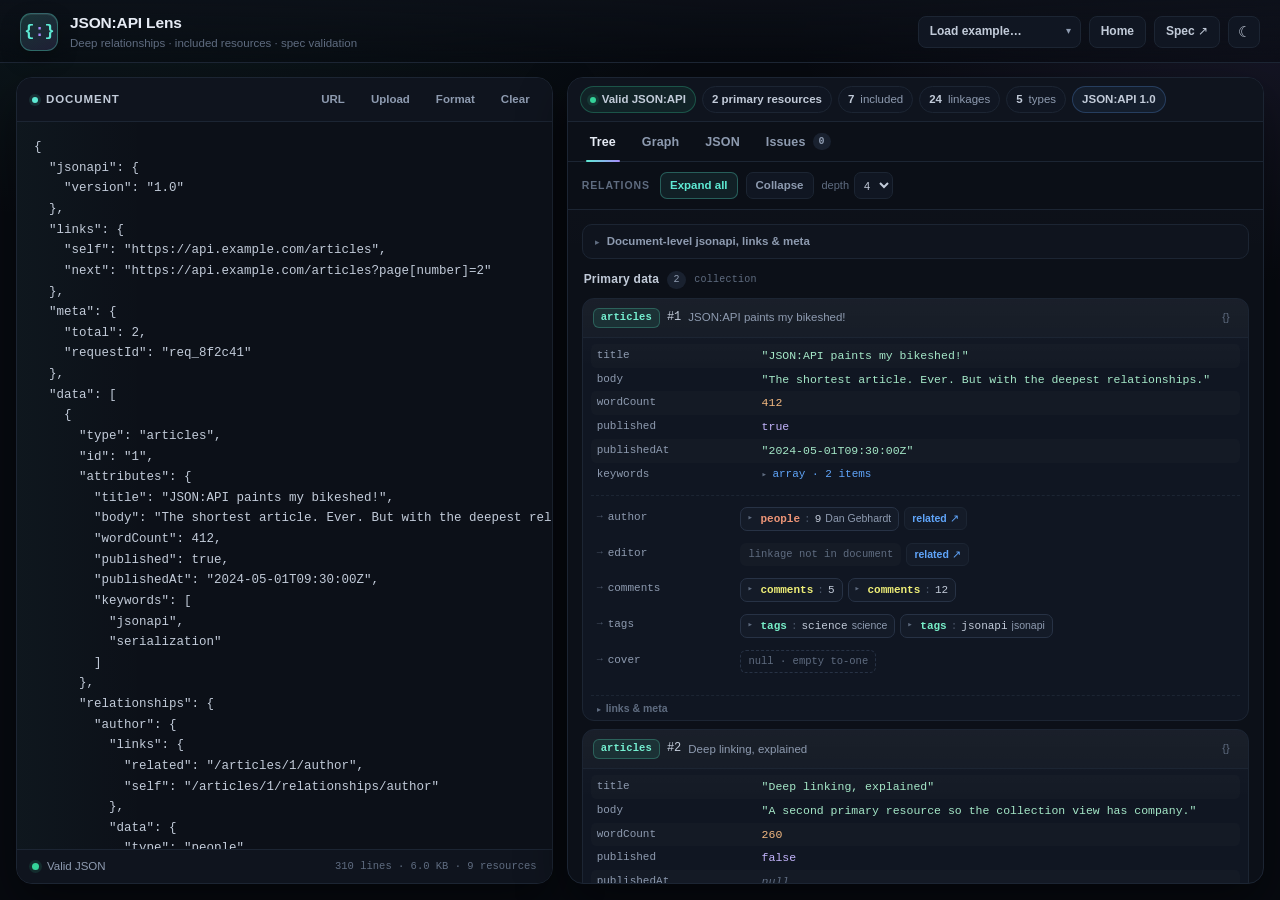
==== viewer/index.html @ 41653e5f "JSON:API Lens: viewer, validator, guides, and SEO" ====
<!doctype html>
<html lang="en" data-theme="dark">
  <head>
    <meta charset="utf-8" />
    <meta name="viewport" content="width=device-width, initial-scale=1" />
    <title>JSON:API Viewer — expand relationships and included resources</title>
    <meta
      name="description"
      content="Open a JSON:API document and expand relationships and included resources recursively. Validate JSON:API 1.1, copy resolved plain JSON, and explore the relationship graph. Free and browser-based."
    />
    <meta name="robots" content="index,follow,max-image-preview:large" />
    <link rel="canonical" href="https://nayanbhut.github.io/jsonapi-lens/viewer/" />
    <link rel="icon" type="image/svg+xml" href="../assets/favicon.svg" />
    <meta name="theme-color" content="#070a10" />

    <meta property="og:type" content="website" />
    <meta property="og:site_name" content="JSON:API Lens" />
    <meta property="og:url" content="https://nayanbhut.github.io/jsonapi-lens/viewer/" />
    <meta property="og:title" content="JSON:API Viewer — expand relationships and included resources" />
    <meta
      property="og:description"
      content="Expand JSON:API relationships recursively, validate the document against JSON:API 1.1, and copy resolved plain JSON. Free and browser-based."
    />
    <meta property="og:image" content="https://nayanbhut.github.io/jsonapi-lens/assets/og-image.png" />
    <meta property="og:image:width" content="1200" />
    <meta property="og:image:height" content="630" />
    <meta name="twitter:card" content="summary_large_image" />
    <meta name="twitter:title" content="JSON:API Viewer — expand relationships and included resources" />
    <meta
      name="twitter:description"
      content="Expand JSON:API relationships recursively, validate the document against JSON:API 1.1, and copy resolved plain JSON."
    />
    <meta name="twitter:image" content="https://nayanbhut.github.io/jsonapi-lens/assets/og-image.png" />

    <link rel="stylesheet" href="../styles.css" />
  </head>
  <body>
    <header class="topbar">
      <div class="brand">
        <div class="brand-mark" aria-hidden="true"><span>{</span><i>:</i><span>}</span></div>
        <div class="brand-text">
          <h1>JSON:API Lens</h1>
          <p>Deep relationships · included resources · spec validation</p>
        </div>
      </div>
      <div class="topbar-actions">
        <label class="select-wrap" title="Load an example document">
          <select id="example-select" aria-label="Load an example document">
            <option value="">Load example…</option>
            <option value="deep">Deep relations (valid)</option>
            <option value="violations">Spec violations</option>
            <option value="errors">Error document</option>
            <option value="minimal">Minimal resource</option>
          </select>
        </label>
        <a class="icon-btn spec-link" href="../">Home</a>
        <a class="icon-btn spec-link" href="https://jsonapi.org/format/" target="_blank" rel="noreferrer">Spec ↗</a>
        <button class="icon-btn" id="theme-toggle" type="button" title="Toggle theme" aria-label="Toggle theme">☾</button>
      </div>
    </header>

    <main class="layout">
      <section class="pane input-pane" id="input-pane" aria-label="JSON:API document input">
        <div class="pane-head">
          <div class="pane-title"><span class="pulse-dot"></span> Document</div>
          <div class="pane-tools">
            <input type="file" id="file-input" accept=".json,application/json" hidden />
            <button class="ghost-btn" id="url-btn" type="button" title="Fetch a JSON:API document from a URL">URL</button>
            <button class="ghost-btn" id="upload-btn" type="button" title="Open a .json file">Upload</button>
            <button class="ghost-btn" id="format-btn" type="button" title="Pretty-print the JSON">Format</button>
            <button class="ghost-btn" id="clear-btn" type="button" title="Clear the editor">Clear</button>
          </div>
        </div>
        <form class="url-bar" id="url-bar" hidden>
          <input
            id="url-input"
            type="url"
            inputmode="url"
            placeholder="https://api.example.com/articles?include=author"
            autocomplete="off"
            spellcheck="false"
            aria-label="JSON:API document URL"
          />
          <button class="ghost-btn url-load" id="url-load" type="submit">Fetch</button>
          <button class="icon-btn url-close" id="url-close" type="button" title="Close" aria-label="Close URL bar">×</button>
        </form>
        <div class="editor-wrap" id="dropzone">
          <textarea
            id="editor"
            spellcheck="false"
            autocomplete="off"
            autocapitalize="off"
            aria-label="JSON:API document"
            placeholder='Paste a JSON:API document here…'
          ></textarea>
          <div class="drop-overlay" id="drop-overlay" aria-hidden="true">
            <div class="drop-inner">
              <div class="drop-mark">{ }</div>
              <strong>Drop your JSON file</strong>
              <span>It never leaves this page</span>
            </div>
          </div>
        </div>
        <div class="statusbar">
          <span class="status-dot" id="parse-dot"></span>
          <span id="parse-status" class="status-text">Waiting for input</span>
          <span class="status-meta" id="input-meta"></span>
        </div>
      </section>

      <section class="pane output-pane" aria-label="Parsed document">
        <div class="summary" id="summary"></div>
        <nav class="tabs" id="tabs" role="tablist" aria-label="Views">
          <button class="tab is-active" data-tab="tree" type="button" role="tab">Tree</button>
          <button class="tab" data-tab="graph" type="button" role="tab">Graph</button>
          <button class="tab" data-tab="json" type="button" role="tab">JSON</button>
          <button class="tab tab-issues" data-tab="issues" type="button" role="tab">
            Issues <span class="tab-count" id="issues-count">0</span>
          </button>
        </nav>
        <div class="view" id="view"></div>
      </section>
    </main>

    <div class="toast" id="toast" role="status" aria-live="polite"></div>

    <script src="../core.js"></script>
    <script src="../samples.js"></script>
    <script src="../lib.js"></script>
    <script src="../tree.js"></script>
    <script src="../graph.js"></script>
    <script src="../app.js"></script>
  </body>
</html>
---- styles.css ----
/* ---------------------------------------------------------------------------
   JSON:API Lens
   --------------------------------------------------------------------------- */

:root {
  color-scheme: dark;
  --bg: #070a10;
  --bg-deep: #05070b;
  --pane: #0c1018;
  --pane-2: #0f141e;
  --surface: #101622;
  --surface-2: #141b28;
  --surface-3: #19212f;
  --border: #1c2533;
  --border-strong: #273245;
  --text: #e7ecf5;
  --text-soft: #c2cbd9;
  --muted: #8e9bb0;
  --faint: #5f6c80;
  --accent: #5eead4;
  --accent-2: #a78bfa;
  --blue: #60a5fa;
  --pink: #f472b6;
  --green: #34d399;
  --amber: #fbbf24;
  --red: #fb7185;
  --mono: ui-monospace, "SFMono-Regular", "SF Mono", Menlo, Consolas, "Liberation Mono", monospace;
  --sans: -apple-system, BlinkMacSystemFont, "Inter", "Segoe UI", Roboto, Helvetica, Arial, sans-serif;
  --radius: 16px;
  --shadow: 0 20px 50px rgba(0, 0, 0, 0.45);
  --toast-bg: #1b2332;
}

html[data-theme="light"] {
  color-scheme: light;
  --bg: #eef1f6;
  --bg-deep: #e5e9f1;
  --pane: #ffffff;
  --pane-2: #f8fafc;
  --surface: #ffffff;
  --surface-2: #f3f6fb;
  --surface-3: #e9eef6;
  --border: #dbe2ec;
  --border-strong: #c6d0de;
  --text: #111827;
  --text-soft: #2b3545;
  --muted: #5c6a7e;
  --faint: #8794a8;
  --accent: #0f766e;
  --accent-2: #6d28d9;
  --blue: #1d4ed8;
  --pink: #be185d;
  --green: #047857;
  --amber: #b45309;
  --red: #be123c;
  --shadow: 0 18px 40px rgba(15, 23, 42, 0.12);
  --toast-bg: #111827;
}

*,
*::before,
*::after {
  box-sizing: border-box;
}

html,
body {
  height: 100%;
  margin: 0;
}

body {
  display: flex;
  flex-direction: column;
  overflow: hidden;
  background:
    radial-gradient(1100px 520px at 8% -10%, rgba(94, 234, 212, 0.09), transparent 60%),
    radial-gradient(900px 520px at 100% 0%, rgba(167, 139, 250, 0.1), transparent 55%),
    var(--bg);
  color: var(--text);
  font-family: var(--sans);
  font-size: 14px;
  line-height: 1.45;
  -webkit-font-smoothing: antialiased;
  text-rendering: optimizeLegibility;
}

html[data-theme="light"] body {
  background:
    radial-gradient(1100px 520px at 8% -10%, rgba(20, 184, 166, 0.1), transparent 60%),
    radial-gradient(900px 520px at 100% 0%, rgba(139, 92, 246, 0.1), transparent 55%),
    var(--bg);
}

button,
select,
textarea,
input {
  font: inherit;
  color: inherit;
}

input[type="checkbox"] {
  width: 13px;
  height: 13px;
  accent-color: var(--accent);
  cursor: pointer;
}

button {
  cursor: pointer;
}

a {
  color: var(--accent);
}

::selection {
  background: rgba(94, 234, 212, 0.28);
  color: var(--text);
}

/* Scrollbars --------------------------------------------------------------- */

* {
  scrollbar-width: thin;
  scrollbar-color: var(--border-strong) transparent;
}

*::-webkit-scrollbar {
  width: 9px;
  height: 9px;
}

*::-webkit-scrollbar-thumb {
  background: var(--border-strong);
  border-radius: 99px;
  border: 2px solid transparent;
  background-clip: content-box;
}

*::-webkit-scrollbar-thumb:hover {
  background: var(--faint);
  background-clip: content-box;
}

*::-webkit-scrollbar-track {
  background: transparent;
}

/* Top bar ------------------------------------------------------------------ */

.topbar {
  display: flex;
  align-items: center;
  justify-content: space-between;
  gap: 18px;
  flex: 0 0 auto;
  padding: 12px 20px 10px;
  border-bottom: 1px solid var(--border);
  background: linear-gradient(180deg, rgba(12, 16, 24, 0.85), rgba(7, 10, 16, 0.55));
  backdrop-filter: blur(14px);
}

html[data-theme="light"] .topbar {
  background: linear-gradient(180deg, rgba(255, 255, 255, 0.9), rgba(245, 247, 251, 0.7));
}

.brand {
  display: flex;
  align-items: center;
  gap: 12px;
  min-width: 0;
}

.brand-mark {
  display: inline-flex;
  align-items: center;
  justify-content: center;
  gap: 1px;
  width: 38px;
  height: 38px;
  border-radius: 11px;
  border: 1px solid rgba(94, 234, 212, 0.32);
  background: linear-gradient(145deg, rgba(94, 234, 212, 0.17), rgba(167, 139, 250, 0.14));
  box-shadow: inset 0 1px 0 rgba(255, 255, 255, 0.08), 0 8px 20px rgba(0, 0, 0, 0.25);
  color: var(--accent);
  font-family: var(--mono);
  font-size: 17px;
  font-weight: 700;
  letter-spacing: -1px;
}

.brand-mark i {
  font-style: normal;
  color: var(--accent-2);
}

.brand-text {
  min-width: 0;
}

.brand-text h1 {
  margin: 0;
  font-size: 15.5px;
  font-weight: 650;
  letter-spacing: -0.01em;
  white-space: nowrap;
}

.brand-text p {
  margin: 1px 0 0;
  color: var(--faint);
  font-size: 11.5px;
  white-space: nowrap;
  overflow: hidden;
  text-overflow: ellipsis;
}

.topbar-actions {
  display: flex;
  align-items: center;
  gap: 8px;
  flex: 0 0 auto;
}

.icon-btn,
.ghost-btn {
  display: inline-flex;
  align-items: center;
  justify-content: center;
  gap: 6px;
  height: 32px;
  padding: 0 11px;
  border-radius: 8px;
  border: 1px solid var(--border);
  background: var(--surface);
  color: var(--text-soft);
  font-size: 12px;
  font-weight: 550;
  text-decoration: none;
  transition: border-color 0.15s ease, background 0.15s ease, color 0.15s ease, transform 0.1s ease;
  white-space: nowrap;
}

.icon-btn:hover,
.ghost-btn:hover {
  border-color: var(--border-strong);
  background: var(--surface-2);
  color: var(--text);
}

.icon-btn:active,
.ghost-btn:active {
  transform: translateY(1px);
}

.icon-btn:focus-visible,
.ghost-btn:focus-visible,
.tab:focus-visible,
select:focus-visible,
button:focus-visible,
summary:focus-visible,
a:focus-visible {
  outline: 2px solid var(--accent);
  outline-offset: 2px;
}

#theme-toggle {
  width: 32px;
  padding: 0;
  font-size: 15px;
}

.select-wrap {
  position: relative;
  display: inline-flex;
}

.select-wrap::after {
  content: "▾";
  position: absolute;
  right: 10px;
  top: 50%;
  transform: translateY(-52%);
  font-size: 10px;
  color: var(--muted);
  pointer-events: none;
}

.select-wrap select {
  appearance: none;
  height: 32px;
  padding: 0 28px 0 11px;
  border-radius: 8px;
  border: 1px solid var(--border);
  background: var(--surface);
  color: var(--text-soft);
  font-size: 12px;
  font-weight: 550;
  cursor: pointer;
}

.select-wrap select:hover {
  border-color: var(--border-strong);
  background: var(--surface-2);
}

/* Layout ------------------------------------------------------------------- */

.layout {
  flex: 1 1 auto;
  min-height: 0;
  display: grid;
  grid-template-columns: minmax(340px, 43%) minmax(0, 1fr);
  gap: 14px;
  padding: 14px 16px 16px;
}

.pane {
  min-width: 0;
  min-height: 0;
  display: flex;
  flex-direction: column;
  overflow: hidden;
  border: 1px solid var(--border);
  border-radius: var(--radius);
  background: linear-gradient(180deg, rgba(255, 255, 255, 0.018), transparent 120px), var(--pane);
  box-shadow: var(--shadow);
}

.pane-head {
  display: flex;
  align-items: center;
  justify-content: space-between;
  gap: 12px;
  flex: 0 0 auto;
  height: 44px;
  padding: 0 12px 0 15px;
  border-bottom: 1px solid var(--border);
  background: var(--pane-2);
}

.pane-title {
  display: flex;
  align-items: center;
  gap: 8px;
  color: var(--text-soft);
  font-size: 11.5px;
  font-weight: 650;
  letter-spacing: 0.08em;
  text-transform: uppercase;
}

.pulse-dot {
  width: 6px;
  height: 6px;
  border-radius: 50%;
  background: var(--accent);
  box-shadow: 0 0 0 3px rgba(94, 234, 212, 0.12);
}

.pane-tools {
  display: flex;
  gap: 6px;
}

.url-bar {
  display: flex;
  align-items: center;
  gap: 6px;
  flex: 0 0 auto;
  padding: 8px 12px;
  border-bottom: 1px solid var(--border);
  background: var(--pane-2);
}

.url-bar[hidden] {
  display: none;
}

.url-bar input {
  flex: 1 1 auto;
  min-width: 0;
  height: 30px;
  padding: 0 10px;
  border: 1px solid var(--border);
  border-radius: 8px;
  background: var(--surface);
  color: var(--text);
  font-family: var(--mono);
  font-size: 11.5px;
}

.url-bar input:focus {
  border-color: transparent;
  outline: 2px solid var(--accent);
  outline-offset: 1px;
}

.url-bar .url-load,
.url-bar .url-close {
  flex: 0 0 auto;
}

.url-bar button:disabled {
  cursor: progress;
  opacity: 0.65;
}

.ghost-btn {
  height: 26px;
  padding: 0 9px;
  border-color: transparent;
  background: transparent;
  color: var(--muted);
  font-size: 11.5px;
}

.ghost-btn:hover {
  border-color: var(--border);
  background: var(--surface);
  color: var(--text);
}

/* Editor ------------------------------------------------------------------- */

.editor-wrap {
  position: relative;
  flex: 1 1 auto;
  min-height: 0;
  display: flex;
  background:
    linear-gradient(90deg, rgba(94, 234, 212, 0.03), transparent 24%),
    var(--pane);
}

#editor {
  flex: 1 1 auto;
  width: 100%;
  min-height: 0;
  padding: 15px 17px 22px;
  border: 0;
  outline: 0;
  resize: none;
  background: transparent;
  color: var(--text-soft);
  font-family: var(--mono);
  font-size: 12.5px;
  line-height: 1.65;
  tab-size: 2;
  white-space: pre;
  overflow: auto;
}

#editor::placeholder {
  color: var(--faint);
  opacity: 0.85;
}

#editor:focus {
  color: var(--text);
}

.drop-overlay {
  position: absolute;
  inset: 10px;
  z-index: 5;
  display: flex;
  align-items: center;
  justify-content: center;
  border: 2px dashed rgba(94, 234, 212, 0.55);
  border-radius: 12px;
  background: rgba(9, 14, 22, 0.86);
  backdrop-filter: blur(4px);
  opacity: 0;
  pointer-events: none;
  transition: opacity 0.12s ease;
}

html[data-theme="light"] .drop-overlay {
  background: rgba(248, 250, 252, 0.9);
}

.editor-wrap.is-dragging .drop-overlay {
  opacity: 1;
}

.drop-inner {
  display: flex;
  flex-direction: column;
  align-items: center;
  gap: 4px;
  color: var(--text-soft);
  font-size: 13px;
}

.drop-inner strong {
  color: var(--text);
  font-size: 15px;
}

.drop-inner span {
  color: var(--muted);
  font-size: 12px;
}

.drop-mark {
  color: var(--accent);
  font-family: var(--mono);
  font-size: 26px;
  margin-bottom: 4px;
}

.statusbar {
  display: flex;
  align-items: center;
  gap: 8px;
  flex: 0 0 auto;
  min-height: 34px;
  padding: 6px 15px;
  border-top: 1px solid var(--border);
  background: var(--pane-2);
  color: var(--muted);
  font-size: 11.5px;
}

.status-dot {
  flex: 0 0 auto;
  width: 7px;
  height: 7px;
  border-radius: 50%;
  background: var(--faint);
}

.status-dot.ok {
  background: var(--green);
  box-shadow: 0 0 0 3px rgba(52, 211, 153, 0.12);
}

.status-dot.bad {
  background: var(--red);
  box-shadow: 0 0 0 3px rgba(251, 113, 133, 0.12);
}

.status-text {
  overflow: hidden;
  text-overflow: ellipsis;
  white-space: nowrap;
}

.status-meta {
  margin-left: auto;
  flex: 0 0 auto;
  color: var(--faint);
  font-family: var(--mono);
  font-size: 10.5px;
  white-space: nowrap;
}

/* Output pane -------------------------------------------------------------- */

.output-pane {
  background: linear-gradient(180deg, rgba(167, 139, 250, 0.025), transparent 180px), var(--pane);
}

.summary {
  display: flex;
  align-items: center;
  gap: 6px;
  flex: 0 0 auto;
  min-height: 44px;
  padding: 7px 12px;
  border-bottom: 1px solid var(--border);
  background: var(--pane-2);
  overflow-x: auto;
  overflow-y: hidden;
  scrollbar-width: none;
}

.summary::-webkit-scrollbar {
  display: none;
}

.summary:empty::before {
  content: "No document parsed yet";
  color: var(--faint);
  font-size: 12px;
  padding-left: 4px;
}

.chip {
  display: inline-flex;
  align-items: center;
  gap: 6px;
  flex: 0 0 auto;
  height: 27px;
  padding: 0 9px;
  border: 1px solid var(--border);
  border-radius: 999px;
  background: var(--surface);
  color: var(--muted);
  font-size: 11.5px;
  white-space: nowrap;
}

.chip b {
  color: var(--text-soft);
  font-weight: 600;
}

button.chip {
  transition: border-color 0.15s ease, background 0.15s ease;
}

button.chip:hover {
  border-color: var(--border-strong);
  background: var(--surface-2);
}

.chip .chip-dot {
  width: 6px;
  height: 6px;
  border-radius: 50%;
  background: var(--faint);
}

.chip.is-ok {
  border-color: rgba(52, 211, 153, 0.28);
  background: rgba(52, 211, 153, 0.08);
  color: #8ef0c8;
}

html[data-theme="light"] .chip.is-ok {
  color: #047857;
}

.chip.is-ok .chip-dot {
  background: var(--green);
  box-shadow: 0 0 0 3px rgba(52, 211, 153, 0.12);
}

.chip.is-bad {
  border-color: rgba(251, 113, 133, 0.32);
  background: rgba(251, 113, 133, 0.09);
  color: #ffb3bf;
}

html[data-theme="light"] .chip.is-bad {
  color: #be123c;
}

.chip.is-bad .chip-dot {
  background: var(--red);
  box-shadow: 0 0 0 3px rgba(251, 113, 133, 0.12);
}

.chip.is-warn {
  border-color: rgba(251, 191, 36, 0.26);
  background: rgba(251, 191, 36, 0.07);
  color: #fcd77f;
}

html[data-theme="light"] .chip.is-warn {
  color: #b45309;
}

.chip.is-warn .chip-dot {
  background: var(--amber);
}

.chip.is-info {
  border-color: rgba(96, 165, 250, 0.24);
  background: rgba(96, 165, 250, 0.07);
  color: #a8cbfb;
}

html[data-theme="light"] .chip.is-info {
  color: #1d4ed8;
}

.chip.is-info .chip-dot {
  background: var(--blue);
}

.tabs {
  display: flex;
  align-items: stretch;
  gap: 2px;
  flex: 0 0 auto;
  height: 40px;
  padding: 0 10px;
  border-bottom: 1px solid var(--border);
  background: var(--pane);
}

.tab {
  position: relative;
  display: inline-flex;
  align-items: center;
  gap: 7px;
  padding: 0 12px;
  border: 0;
  background: transparent;
  color: var(--muted);
  font-size: 12.5px;
  font-weight: 550;
  letter-spacing: 0.01em;
}

.tab:hover {
  color: var(--text-soft);
}

.tab.is-active {
  color: var(--text);
}

.tab.is-active::after {
  content: "";
  position: absolute;
  left: 8px;
  right: 8px;
  bottom: -1px;
  height: 2px;
  border-radius: 2px;
  background: linear-gradient(90deg, var(--accent), var(--accent-2));
}

.tab-count {
  display: inline-flex;
  align-items: center;
  justify-content: center;
  min-width: 18px;
  height: 17px;
  padding: 0 5px;
  border-radius: 99px;
  background: var(--surface-3);
  color: var(--muted);
  font-family: var(--mono);
  font-size: 10px;
  line-height: 1;
}

.tab-count.has-errors {
  background: rgba(251, 113, 133, 0.15);
  color: #ffa7b4;
}

html[data-theme="light"] .tab-count.has-errors {
  color: #be123c;
}

.tab-count.has-warnings {
  background: rgba(251, 191, 36, 0.14);
  color: #fbd277;
}

html[data-theme="light"] .tab-count.has-warnings {
  color: #b45309;
}

.view {
  position: relative;
  flex: 1 1 auto;
  min-height: 0;
  overflow: auto;
  padding: 14px;
  outline: none;
}

.view.view--graph {
  overflow: hidden;
  padding: 0;
}

/* Tree --------------------------------------------------------------------- */

.tree-toolbar {
  position: sticky;
  top: -14px;
  z-index: 20;
  display: flex;
  align-items: center;
  gap: 8px;
  flex-wrap: wrap;
  margin: -14px -14px 14px;
  padding: 10px 14px;
  border-bottom: 1px solid var(--border);
  background: rgba(12, 16, 24, 0.9);
  backdrop-filter: blur(12px);
}

html[data-theme="light"] .tree-toolbar {
  background: rgba(255, 255, 255, 0.92);
}

.tree-toolbar .toolbar-label {
  color: var(--faint);
  font-size: 10.5px;
  font-weight: 650;
  letter-spacing: 0.09em;
  text-transform: uppercase;
  margin-right: 2px;
}

.toolbar-spacer {
  flex: 1 1 auto;
}

.depth-select {
  display: inline-flex;
  align-items: center;
  gap: 5px;
  color: var(--faint);
  font-size: 11px;
}

.depth-select select {
  height: 27px;
  padding: 0 5px;
  border: 1px solid var(--border);
  border-radius: 7px;
  background: var(--surface);
  color: var(--text-soft);
  font-size: 11px;
  cursor: pointer;
}

.tool-btn {
  display: inline-flex;
  align-items: center;
  gap: 5px;
  height: 27px;
  padding: 0 9px;
  border: 1px solid var(--border);
  border-radius: 7px;
  background: var(--surface);
  color: var(--muted);
  font-size: 11.5px;
  font-weight: 550;
  transition: background 0.15s ease, border-color 0.15s ease, color 0.15s ease;
}

.tool-btn:hover {
  border-color: var(--border-strong);
  background: var(--surface-2);
  color: var(--text);
}

.tool-btn.primary {
  border-color: rgba(94, 234, 212, 0.3);
  background: rgba(94, 234, 212, 0.08);
  color: var(--accent);
}

.section {
  margin-bottom: 18px;
}

.section:last-child {
  margin-bottom: 4px;
}

.section-head {
  display: flex;
  align-items: center;
  gap: 8px;
  margin: 2px 2px 9px;
  color: var(--text-soft);
  font-size: 12px;
  font-weight: 650;
  letter-spacing: 0.02em;
}

.section-head .section-kicker {
  color: var(--faint);
  font-family: var(--mono);
  font-size: 10px;
  font-weight: 500;
}

.section-head .spacer {
  flex: 1 1 auto;
}

.section-collapse {
  display: inline-flex;
  align-items: center;
  gap: 6px;
  padding: 0;
  border: 0;
  background: transparent;
  color: inherit;
  font: inherit;
  font-weight: inherit;
}

.section-collapse .chev {
  color: var(--faint);
  font-size: 9px;
  transition: transform 0.15s ease;
}

.section-collapse[aria-expanded="false"] .chev {
  transform: rotate(-90deg);
}

.count-pill {
  display: inline-flex;
  align-items: center;
  justify-content: center;
  height: 18px;
  min-width: 19px;
  padding: 0 6px;
  border-radius: 99px;
  background: var(--surface-3);
  color: var(--muted);
  font-family: var(--mono);
  font-size: 10px;
  font-weight: 500;
}

.count-pill.warn {
  background: rgba(251, 191, 36, 0.13);
  color: #fbd277;
}

html[data-theme="light"] .count-pill.warn {
  color: #b45309;
}

/* Document extras ---------------------------------------------------------- */

.doc-extra {
  margin-bottom: 12px;
  border: 1px solid var(--border);
  border-radius: 10px;
  background: var(--pane-2);
  overflow: hidden;
}

.doc-extra > summary {
  padding: 8px 12px;
  cursor: pointer;
  color: var(--muted);
  font-size: 11.5px;
  font-weight: 550;
  list-style: none;
}

.doc-extra > summary::-webkit-details-marker {
  display: none;
}

.doc-extra > summary::before {
  content: "▸";
  display: inline-block;
  margin-right: 7px;
  color: var(--faint);
  font-size: 9px;
  transition: transform 0.15s ease;
}

.doc-extra[open] > summary::before {
  transform: rotate(90deg);
}

.doc-extra pre {
  margin: 0;
  padding: 10px 14px 12px;
  border-top: 1px solid var(--border);
  overflow: auto;
  color: var(--muted);
  font-family: var(--mono);
  font-size: 11.5px;
  line-height: 1.55;
}

/* Resource cards ----------------------------------------------------------- */

.card {
  position: relative;
  border: 1px solid var(--border);
  border-radius: 12px;
  background: linear-gradient(180deg, rgba(255, 255, 255, 0.022), rgba(255, 255, 255, 0) 70px), var(--surface);
  overflow: hidden;
}

.card + .card {
  margin-top: 8px;
}

.card-nested {
  margin-top: 8px;
  border-color: var(--border-strong);
  background: linear-gradient(180deg, rgba(255, 255, 255, 0.028), rgba(255, 255, 255, 0) 60px), var(--surface);
  box-shadow: 0 8px 22px rgba(0, 0, 0, 0.16);
}

.card.flash {
  animation: card-flash 1.5s ease;
}

@keyframes card-flash {
  0%,
  100% {
    box-shadow: 0 0 0 0 rgba(94, 234, 212, 0);
  }
  18% {
    box-shadow: 0 0 0 3px rgba(94, 234, 212, 0.35);
  }
  60% {
    box-shadow: 0 0 0 2px rgba(94, 234, 212, 0.16);
  }
}

.card-head {
  display: flex;
  align-items: center;
  gap: 7px;
  flex-wrap: wrap;
  padding: 8px 10px;
  border-bottom: 1px solid var(--border);
  background: rgba(255, 255, 255, 0.014);
}

.card-head .spacer {
  flex: 1 1 auto;
}

.type-badge {
  display: inline-flex;
  align-items: center;
  max-width: 100%;
  height: 20px;
  padding: 0 7px;
  border: 1px solid hsl(var(--h, 190) 65% 60% / 0.28);
  border-radius: 6px;
  background: hsl(var(--h, 190) 70% 55% / 0.1);
  color: hsl(var(--h, 190) 80% 70%);
  font-family: var(--mono);
  font-size: 10.5px;
  font-weight: 600;
  letter-spacing: 0.01em;
  white-space: nowrap;
  overflow: hidden;
  text-overflow: ellipsis;
}

html[data-theme="light"] .type-badge {
  border-color: hsl(var(--h, 190) 55% 45% / 0.26);
  background: hsl(var(--h, 190) 70% 50% / 0.09);
  color: hsl(var(--h, 190) 62% 33%);
}

.type-badge.is-inline {
  height: auto;
  padding: 0;
  border: 0;
  background: none;
  font-size: 11.5px;
  font-weight: 650;
}

.card-id {
  color: var(--text-soft);
  font-family: var(--mono);
  font-size: 12px;
}

.card-label {
  max-width: min(360px, 60%);
  overflow: hidden;
  text-overflow: ellipsis;
  white-space: nowrap;
  color: var(--muted);
  font-size: 11.5px;
}

.card-badges {
  display: inline-flex;
  gap: 4px;
  flex-wrap: wrap;
}

.mini-badge {
  display: inline-flex;
  align-items: center;
  height: 17px;
  padding: 0 6px;
  border-radius: 5px;
  background: var(--surface-3);
  color: var(--faint);
  font-size: 9.5px;
  font-weight: 600;
  letter-spacing: 0.03em;
  text-transform: uppercase;
  white-space: nowrap;
}

.mini-badge.warn {
  background: rgba(251, 191, 36, 0.12);
  color: #f6cd6d;
}

html[data-theme="light"] .mini-badge.warn {
  color: #b45309;
}

.mini-badge.danger {
  background: rgba(251, 113, 133, 0.12);
  color: #ff9bab;
}

html[data-theme="light"] .mini-badge.danger {
  color: #be123c;
}

.icon-action {
  display: inline-flex;
  align-items: center;
  justify-content: center;
  width: 24px;
  height: 22px;
  padding: 0;
  border: 1px solid transparent;
  border-radius: 6px;
  background: transparent;
  color: var(--faint);
  font-size: 11px;
}

.icon-action:hover {
  border-color: var(--border);
  background: var(--surface-2);
  color: var(--text-soft);
}

.via-strip {
  display: flex;
  align-items: center;
  gap: 6px;
  padding: 5px 10px;
  border-bottom: 1px dashed var(--border);
  background: rgba(94, 234, 212, 0.028);
  color: var(--faint);
  font-family: var(--mono);
  font-size: 10.5px;
}

.via-strip .via-arrow {
  color: var(--accent);
  opacity: 0.7;
}

.via-strip .via-path {
  flex: 1 1 auto;
  min-width: 0;
  overflow: hidden;
  text-overflow: ellipsis;
  white-space: nowrap;
}

.via-strip .via-pointer {
  color: var(--faint);
  opacity: 0.85;
}

.via-strip .icon-action {
  width: 20px;
  height: 18px;
  font-size: 10px;
}

.card-body {
  padding: 2px 0 9px;
}

.attrs {
  padding: 4px 8px 4px;
}

.attr {
  display: grid;
  grid-template-columns: minmax(96px, 24%) minmax(0, 1fr);
  gap: 12px;
  padding: 3px 6px;
  border-radius: 5px;
}

.attr:nth-child(odd) {
  background: rgba(255, 255, 255, 0.014);
}

html[data-theme="light"] .attr:nth-child(odd) {
  background: rgba(15, 23, 42, 0.025);
}

.attr-name {
  overflow-wrap: anywhere;
  color: var(--muted);
  font-family: var(--mono);
  font-size: 11px;
  line-height: 1.55;
}

.attr-value {
  min-width: 0;
  color: var(--text-soft);
  font-family: var(--mono);
  font-size: 11.5px;
  line-height: 1.55;
  overflow-wrap: anywhere;
}

.val-string {
  color: #a5e8c8;
}

html[data-theme="light"] .val-string {
  color: #0f766e;
}

.val-number {
  color: #f2b880;
}

html[data-theme="light"] .val-number {
  color: #b45309;
}

.val-boolean {
  color: #c4b5fd;
}

html[data-theme="light"] .val-boolean {
  color: #6d28d9;
}

.val-null {
  color: var(--faint);
  font-style: italic;
}

.val-object {
  color: var(--blue);
}

.value-details {
  display: inline-block;
  max-width: 100%;
  vertical-align: top;
}

.value-details > summary {
  cursor: pointer;
  color: var(--blue);
  font-size: 11px;
  list-style: none;
}

.value-details > summary::-webkit-details-marker {
  display: none;
}

.value-details > summary::before {
  content: "▸ ";
  font-size: 9px;
  color: var(--faint);
}

.value-details[open] > summary::before {
  content: "▾ ";
}

.value-details pre {
  margin: 5px 0 2px;
  padding: 8px 10px;
  max-height: 260px;
  overflow: auto;
  border: 1px solid var(--border);
  border-radius: 7px;
  background: var(--bg-deep);
  color: var(--text-soft);
  font-family: var(--mono);
  font-size: 11px;
  line-height: 1.5;
  white-space: pre-wrap;
  overflow-wrap: anywhere;
}

.value-details.value-deep {
  display: block;
  padding: 6px 8px;
  border: 1px dashed var(--border-strong);
  border-radius: 7px;
  background: var(--bg-deep);
}

.value-deep-head {
  font-family: var(--mono);
  font-size: 11px;
  color: var(--blue);
}

.value-deep-note {
  margin-top: 3px;
  font-size: 11px;
  color: var(--muted);
}

.card-empty {
  padding: 8px 14px;
  color: var(--faint);
  font-size: 11.5px;
  font-style: italic;
}

/* Relationships ------------------------------------------------------------ */

.rels {
  margin: 4px 8px 0;
  padding-top: 5px;
  border-top: 1px dashed var(--border);
}

.rel {
  padding: 3px 0;
}

.rel-row {
  display: grid;
  grid-template-columns: minmax(90px, 21%) minmax(0, 1fr);
  gap: 10px;
  align-items: start;
  padding: 3px 6px;
  border-radius: 6px;
}

.rel-name {
  display: flex;
  align-items: center;
  gap: 5px;
  min-width: 0;
  padding-top: 3px;
  color: var(--muted);
  font-family: var(--mono);
  font-size: 11px;
  overflow-wrap: anywhere;
}

.rel-name::before {
  content: "→";
  flex: 0 0 auto;
  color: var(--faint);
  font-size: 10px;
  opacity: 0.8;
}

.rel-targets {
  display: flex;
  align-items: center;
  gap: 5px;
  flex-wrap: wrap;
  min-width: 0;
}

.target-chip {
  display: inline-flex;
  align-items: center;
  gap: 4px;
  max-width: 100%;
  min-height: 24px;
  padding: 2px 7px 2px 6px;
  border: 1px solid var(--border-strong);
  border-radius: 7px;
  background: var(--surface-2);
  color: var(--text-soft);
  font-family: var(--mono);
  font-size: 11px;
  line-height: 1.3;
  text-align: left;
  transition: border-color 0.13s ease, background 0.13s ease, transform 0.1s ease;
}

.target-chip:hover {
  border-color: hsl(var(--h, 190) 70% 60% / 0.5);
  background: var(--surface-3);
}

.target-chip:active {
  transform: translateY(1px);
}

.target-chip .caret {
  flex: 0 0 auto;
  width: 9px;
  color: var(--faint);
  font-size: 9px;
}

.target-chip .t-type {
  color: hsl(var(--h, 190) 78% 70%);
  font-weight: 600;
}

html[data-theme="light"] .target-chip .t-type {
  color: hsl(var(--h, 190) 62% 33%);
}

.target-chip .t-sep {
  color: var(--faint);
  opacity: 0.7;
}

.target-chip .t-id {
  color: var(--text-soft);
}

.target-chip .t-label {
  max-width: 170px;
  overflow: hidden;
  text-overflow: ellipsis;
  white-space: nowrap;
  color: var(--muted);
  font-family: var(--sans);
  font-size: 10.5px;
}

.target-chip .missing-mark {
  padding: 0 4px;
  border-radius: 4px;
  background: rgba(251, 191, 36, 0.13);
  color: #f6cd6d;
  font-family: var(--sans);
  font-size: 9px;
  font-weight: 650;
  letter-spacing: 0.03em;
  text-transform: uppercase;
}

html[data-theme="light"] .target-chip .missing-mark {
  color: #b45309;
}

.target-chip.is-missing {
  border-style: dashed;
  border-color: rgba(251, 191, 36, 0.32);
}

.target-chip.is-open {
  border-color: hsl(var(--h, 190) 70% 60% / 0.55);
  background: hsl(var(--h, 190) 60% 50% / 0.09);
}

.null-chip,
.linkage-note {
  display: inline-flex;
  align-items: center;
  gap: 5px;
  min-height: 23px;
  padding: 2px 7px;
  border: 1px dashed var(--border-strong);
  border-radius: 6px;
  color: var(--faint);
  font-family: var(--mono);
  font-size: 10.5px;
}

.linkage-note {
  border-style: solid;
  border-color: transparent;
  background: rgba(255, 255, 255, 0.02);
}

.rel-link {
  display: inline-flex;
  align-items: center;
  gap: 4px;
  height: 23px;
  padding: 0 7px;
  border: 1px solid var(--border);
  border-radius: 6px;
  background: var(--surface-2);
  color: var(--blue);
  font-size: 10.5px;
  font-weight: 550;
  text-decoration: none;
}

.rel-link:hover {
  border-color: var(--border-strong);
  background: var(--surface-3);
}

.rel-children {
  margin: 5px 0 3px 20px;
  padding-left: 12px;
  border-left: 1px solid var(--border);
}

.missing-card,
.cycle-note {
  display: flex;
  align-items: flex-start;
  gap: 9px;
  margin-top: 6px;
  padding: 9px 11px;
  border: 1px dashed rgba(251, 191, 36, 0.3);
  border-radius: 9px;
  background: rgba(251, 191, 36, 0.045);
  color: var(--muted);
  font-size: 11.5px;
  line-height: 1.5;
}

.cycle-note {
  border-color: rgba(167, 139, 250, 0.3);
  background: rgba(167, 139, 250, 0.05);
}

.missing-card .note-icon,
.cycle-note .note-icon {
  flex: 0 0 auto;
  color: var(--amber);
  font-size: 13px;
  line-height: 1.4;
}

.cycle-note .note-icon {
  color: var(--accent-2);
}

.missing-card .note-body,
.cycle-note .note-body {
  min-width: 0;
}

.missing-card .note-title,
.cycle-note .note-title {
  color: var(--text-soft);
  font-weight: 600;
}

.missing-card code,
.cycle-note code {
  color: var(--text-soft);
  font-family: var(--mono);
  font-size: 10.5px;
  overflow-wrap: anywhere;
}

.missing-card .note-meta {
  margin-top: 2px;
  color: var(--faint);
  font-family: var(--mono);
  font-size: 10px;
  overflow-wrap: anywhere;
}

.card-more {
  margin: 7px 8px 0;
  border-top: 1px dashed var(--border);
}

.card-more > summary {
  padding: 5px 6px 4px;
  cursor: pointer;
  color: var(--faint);
  font-size: 10.5px;
  font-weight: 550;
  list-style: none;
}

.card-more > summary::-webkit-details-marker {
  display: none;
}

.card-more > summary::before {
  content: "▸";
  display: inline-block;
  margin-right: 5px;
  font-size: 8px;
  transition: transform 0.15s ease;
}

.card-more[open] > summary::before {
  transform: rotate(90deg);
}

.card-more pre {
  margin: 2px 0 6px;
  padding: 7px 9px;
  max-height: 200px;
  overflow: auto;
  border: 1px solid var(--border);
  border-radius: 7px;
  background: var(--bg-deep);
  color: var(--muted);
  font-family: var(--mono);
  font-size: 10.5px;
  line-height: 1.5;
  white-space: pre-wrap;
  overflow-wrap: anywhere;
}

/* Included groups ---------------------------------------------------------- */

.type-group {
  margin-bottom: 12px;
}

.type-group-head {
  display: flex;
  align-items: center;
  gap: 7px;
  margin: 0 2px 6px;
  color: var(--muted);
  font-size: 11px;
  font-weight: 600;
}

.type-group-head .count-pill {
  height: 16px;
  font-size: 9.5px;
}

.included-capped {
  display: flex;
  align-items: center;
  gap: 10px;
  margin-top: 10px;
  padding: 10px 12px;
  border: 1px dashed var(--border-strong);
  border-radius: 9px;
  color: var(--muted);
  font-size: 11.5px;
}

/* Empty / notices ---------------------------------------------------------- */

.empty,
.panel {
  display: flex;
  flex-direction: column;
  align-items: center;
  justify-content: center;
  gap: 12px;
  min-height: 100%;
  padding: 40px 20px;
  text-align: center;
}

.empty-mark {
  display: flex;
  align-items: center;
  justify-content: center;
  width: 72px;
  height: 72px;
  margin-bottom: 2px;
  border: 1px solid rgba(94, 234, 212, 0.24);
  border-radius: 20px;
  background: linear-gradient(145deg, rgba(94, 234, 212, 0.1), rgba(167, 139, 250, 0.1));
  color: var(--accent);
  font-family: var(--mono);
  font-size: 27px;
  font-weight: 700;
  box-shadow: inset 0 1px 0 rgba(255, 255, 255, 0.07);
}

.empty h2,
.panel h2 {
  max-width: 460px;
  margin: 0;
  color: var(--text);
  font-size: 20px;
  font-weight: 650;
  letter-spacing: -0.02em;
}

.empty p,
.panel p {
  max-width: 440px;
  margin: 0;
  color: var(--muted);
  font-size: 12.5px;
  line-height: 1.6;
}

.empty-actions {
  display: flex;
  gap: 8px;
  flex-wrap: wrap;
  justify-content: center;
  margin-top: 4px;
}

.primary-btn {
  display: inline-flex;
  align-items: center;
  gap: 7px;
  height: 34px;
  padding: 0 13px;
  border: 1px solid rgba(94, 234, 212, 0.35);
  border-radius: 8px;
  background: rgba(94, 234, 212, 0.1);
  color: var(--accent);
  font-size: 12px;
  font-weight: 600;
  transition: background 0.15s ease, border-color 0.15s ease;
}

.primary-btn:hover {
  border-color: rgba(94, 234, 212, 0.55);
  background: rgba(94, 234, 212, 0.16);
}

.secondary-btn {
  display: inline-flex;
  align-items: center;
  gap: 7px;
  height: 34px;
  padding: 0 13px;
  border: 1px solid var(--border);
  border-radius: 8px;
  background: var(--surface);
  color: var(--text-soft);
  font-size: 12px;
  font-weight: 550;
}

.secondary-btn:hover {
  border-color: var(--border-strong);
  background: var(--surface-2);
}

.empty-features {
  display: flex;
  flex-wrap: wrap;
  justify-content: center;
  gap: 6px;
  max-width: 520px;
  margin-top: 8px;
}

.feature-pill {
  display: inline-flex;
  align-items: center;
  gap: 5px;
  padding: 4px 9px;
  border: 1px solid var(--border);
  border-radius: 99px;
  background: var(--surface);
  color: var(--muted);
  font-size: 10.5px;
}

.feature-pill b {
  color: var(--accent);
  font-weight: 600;
}

.notice {
  display: flex;
  align-items: flex-start;
  gap: 10px;
  padding: 11px 13px;
  border: 1px solid rgba(251, 191, 36, 0.28);
  border-radius: 10px;
  background: rgba(251, 191, 36, 0.055);
  color: var(--muted);
  font-size: 12px;
  line-height: 1.55;
}

.notice strong {
  color: var(--text-soft);
}

.notice .notice-icon {
  flex: 0 0 auto;
  color: var(--amber);
}

.notice.info {
  border-color: rgba(96, 165, 250, 0.25);
  background: rgba(96, 165, 250, 0.055);
}

.notice.info .notice-icon {
  color: var(--blue);
}

.notice.error {
  border-color: rgba(251, 113, 133, 0.3);
  background: rgba(251, 113, 133, 0.06);
}

.notice.error .notice-icon {
  color: var(--red);
}

/* Parse error -------------------------------------------------------------- */

.parse-error {
  max-width: 720px;
  margin: 0 auto;
  padding: 22px 4px;
}

.parse-error-head {
  display: flex;
  align-items: flex-start;
  gap: 12px;
  margin-bottom: 16px;
}

.parse-error-icon {
  display: inline-flex;
  align-items: center;
  justify-content: center;
  flex: 0 0 auto;
  width: 36px;
  height: 36px;
  border: 1px solid rgba(251, 113, 133, 0.3);
  border-radius: 10px;
  background: rgba(251, 113, 133, 0.08);
  color: var(--red);
  font-size: 17px;
}

.parse-error-head h2 {
  margin: 0 0 3px;
  font-size: 17px;
  font-weight: 650;
  letter-spacing: -0.01em;
}

.parse-error-head p {
  margin: 0;
  color: var(--muted);
  font-size: 12px;
  overflow-wrap: anywhere;
}

.parse-error-meta {
  display: flex;
  gap: 6px;
  flex-wrap: wrap;
  margin-bottom: 12px;
}

.code-snippet {
  margin: 0;
  padding: 12px 0;
  border: 1px solid var(--border);
  border-radius: 10px;
  background: var(--bg-deep);
  overflow: auto;
  color: var(--muted);
  font-family: var(--mono);
  font-size: 11.5px;
  line-height: 1.65;
}

.snippet-line {
  display: flex;
  gap: 12px;
  padding: 0 14px;
  white-space: pre;
}

.snippet-line .ln {
  flex: 0 0 34px;
  color: var(--faint);
  text-align: right;
  user-select: none;
}

.snippet-line.is-bad {
  background: rgba(251, 113, 133, 0.1);
  color: var(--text);
}

.snippet-line.is-bad .ln {
  color: var(--red);
}

.parse-hint {
  display: flex;
  gap: 8px;
  margin-top: 14px;
  color: var(--faint);
  font-size: 11.5px;
  line-height: 1.55;
}

.parse-hint .tip {
  color: var(--accent);
}

/* JSON view ---------------------------------------------------------------- */

.json-toolbar {
  position: sticky;
  top: -14px;
  z-index: 20;
  display: flex;
  align-items: center;
  gap: 8px;
  margin: -14px -14px 12px;
  padding: 10px 14px;
  border-bottom: 1px solid var(--border);
  background: rgba(12, 16, 24, 0.9);
  backdrop-filter: blur(12px);
}

html[data-theme="light"] .json-toolbar {
  background: rgba(255, 255, 255, 0.92);
}

.json-toolbar .toolbar-label {
  color: var(--faint);
  font-size: 10.5px;
  font-weight: 650;
  letter-spacing: 0.09em;
  text-transform: uppercase;
}

.json-meta {
  margin-left: auto;
  color: var(--faint);
  font-family: var(--mono);
  font-size: 10.5px;
}

.json-code {
  margin: 0;
  padding: 14px 16px 22px;
  border: 1px solid var(--border);
  border-radius: 10px;
  background: var(--bg-deep);
  color: var(--text-soft);
  font-family: var(--mono);
  font-size: 12px;
  line-height: 1.62;
  white-space: pre;
  overflow: auto;
  tab-size: 2;
}

.json-code.wrap {
  white-space: pre-wrap;
  overflow-wrap: anywhere;
}

.tok-key {
  color: #8ecae6;
}

html[data-theme="light"] .tok-key {
  color: #1d4ed8;
}

.tok-str {
  color: #a5e8c8;
}

html[data-theme="light"] .tok-str {
  color: #0f766e;
}

.tok-num {
  color: #f2b880;
}

html[data-theme="light"] .tok-num {
  color: #b45309;
}

.tok-lit {
  color: #c4b5fd;
}

html[data-theme="light"] .tok-lit {
  color: #6d28d9;
}

.json-plain {
  color: var(--muted);
}

/* Issues ------------------------------------------------------------------- */

.issues-toolbar {
  display: flex;
  align-items: center;
  gap: 8px;
  flex-wrap: wrap;
  margin-bottom: 12px;
}

.issues-toolbar .toolbar-label {
  color: var(--faint);
  font-size: 10.5px;
  font-weight: 650;
  letter-spacing: 0.09em;
  text-transform: uppercase;
}

.issue {
  display: flex;
  gap: 10px;
  padding: 11px 12px;
  border: 1px solid var(--border);
  border-radius: 10px;
  background: var(--surface);
}

.issue + .issue {
  margin-top: 7px;
}

.issue-icon {
  flex: 0 0 auto;
  display: inline-flex;
  align-items: center;
  justify-content: center;
  width: 22px;
  height: 22px;
  border-radius: 6px;
  font-size: 11px;
  font-weight: 700;
}

.issue.is-error .issue-icon {
  background: rgba(251, 113, 133, 0.13);
  color: var(--red);
}

.issue.is-warning .issue-icon {
  background: rgba(251, 191, 36, 0.13);
  color: var(--amber);
}

.issue.is-info .issue-icon {
  background: rgba(96, 165, 250, 0.12);
  color: var(--blue);
}

.issue-main {
  min-width: 0;
  flex: 1 1 auto;
}

.issue-title-line {
  display: flex;
  align-items: center;
  gap: 7px;
  flex-wrap: wrap;
}

.issue-title {
  color: var(--text-soft);
  font-size: 12.5px;
  font-weight: 650;
}

.issue-code {
  padding: 1px 5px;
  border-radius: 4px;
  background: var(--surface-3);
  color: var(--faint);
  font-family: var(--mono);
  font-size: 9px;
  letter-spacing: 0.02em;
}

.issue-message {
  margin: 3px 0 0;
  color: var(--muted);
  font-size: 11.5px;
  line-height: 1.55;
}

.issue-foot {
  display: flex;
  align-items: center;
  gap: 8px;
  flex-wrap: wrap;
  margin-top: 7px;
}

.pointer {
  display: inline-flex;
  align-items: center;
  gap: 5px;
  max-width: 100%;
  padding: 2px 6px;
  border: 1px solid var(--border);
  border-radius: 5px;
  background: var(--pane-2);
  color: var(--faint);
  font-family: var(--mono);
  font-size: 9.5px;
  overflow-wrap: anywhere;
}

.pointer button {
  border: 0;
  background: transparent;
  color: var(--faint);
  padding: 0;
  font-size: 10px;
}

.pointer button:hover {
  color: var(--accent);
}

.issue-spec {
  color: var(--faint);
  font-size: 9.5px;
  text-decoration: none;
}

.issue-spec:hover {
  color: var(--accent);
}

.issue-group-label {
  display: flex;
  align-items: center;
  gap: 6px;
  margin: 14px 2px 8px;
  color: var(--muted);
  font-size: 10.5px;
  font-weight: 650;
  letter-spacing: 0.08em;
  text-transform: uppercase;
}

.issue-group-label:first-child {
  margin-top: 0;
}

.checks-grid {
  display: grid;
  grid-template-columns: repeat(auto-fit, minmax(220px, 1fr));
  gap: 8px;
  width: 100%;
  max-width: 640px;
  margin-top: 8px;
  text-align: left;
}

.check-item {
  display: flex;
  gap: 8px;
  padding: 8px 10px;
  border: 1px solid var(--border);
  border-radius: 8px;
  background: var(--surface);
  color: var(--muted);
  font-size: 10.5px;
  line-height: 1.45;
}

.check-item .tick {
  flex: 0 0 auto;
  color: var(--green);
}

/* Graph -------------------------------------------------------------------- */

.graph {
  display: flex;
  flex-direction: column;
  height: 100%;
  min-height: 0;
}

.graph-toolbar {
  display: flex;
  align-items: center;
  gap: 7px;
  flex: 0 0 auto;
  min-height: 44px;
  padding: 7px 12px;
  border-bottom: 1px solid var(--border);
  background: var(--pane-2);
}

.graph-toolbar .toolbar-label {
  color: var(--faint);
  font-size: 10.5px;
  font-weight: 650;
  letter-spacing: 0.09em;
  text-transform: uppercase;
  margin-right: 2px;
}

.graph-toolbar .toolbar-spacer {
  flex: 1 1 auto;
}

.zoom-group {
  display: inline-flex;
  border: 1px solid var(--border);
  border-radius: 7px;
  overflow: hidden;
}

.zoom-group button {
  width: 28px;
  height: 26px;
  border: 0;
  border-left: 1px solid var(--border);
  background: var(--surface);
  color: var(--muted);
  font-size: 13px;
  line-height: 1;
}

.zoom-group button:first-child {
  border-left: 0;
}

.zoom-group button:hover {
  background: var(--surface-2);
  color: var(--text);
}

.graph-body {
  display: flex;
  flex: 1 1 auto;
  min-height: 0;
}

.graph-canvas {
  position: relative;
  flex: 1 1 auto;
  min-width: 0;
  overflow: hidden;
  cursor: grab;
  touch-action: none;
  background-color: var(--bg-deep);
  background-image:
    radial-gradient(circle at 1px 1px, rgba(148, 163, 184, 0.14) 1px, transparent 1px),
    radial-gradient(900px 500px at 30% 20%, rgba(94, 234, 212, 0.05), transparent 60%);
  background-size: 22px 22px, 100% 100%;
}

html[data-theme="light"] .graph-canvas {
  background-image:
    radial-gradient(circle at 1px 1px, rgba(71, 85, 105, 0.15) 1px, transparent 1px),
    radial-gradient(900px 500px at 30% 20%, rgba(20, 184, 166, 0.06), transparent 60%);
}

.graph-canvas.is-panning {
  cursor: grabbing;
}

.graph-svg {
  display: block;
  width: 100%;
  height: 100%;
}

.graph-edge {
  fill: none;
  stroke: var(--border-strong);
  stroke-width: 1.4;
  transition: opacity 0.15s ease, stroke 0.15s ease;
}

.graph-edge.is-back {
  stroke-dasharray: 4 4;
  opacity: 0.7;
}

.graph-edge.is-hot {
  stroke: var(--accent);
  stroke-width: 2;
  opacity: 1;
}

.graph-svg.has-selection .graph-edge:not(.is-hot) {
  opacity: 0.18;
}

.graph-edge-label {
  fill: var(--muted);
  font-family: var(--mono);
  font-size: 9.5px;
  paint-order: stroke;
  stroke: var(--bg-deep);
  stroke-width: 3px;
  stroke-linejoin: round;
  pointer-events: none;
}

html[data-theme="light"] .graph-edge-label {
  stroke: #f8fafc;
}

.graph-svg.has-selection .graph-edge-label:not(.is-hot) {
  opacity: 0.15;
}

.graph-edge-label.is-hot {
  fill: var(--accent);
}

.node-group {
  cursor: pointer;
}

.graph-node rect {
  fill: var(--surface-2);
  stroke: hsl(var(--h, 190) 60% 55% / 0.55);
  stroke-width: 1.4;
  rx: 10;
  transition: fill 0.15s ease, stroke 0.15s ease, opacity 0.15s ease;
}

.graph-node:hover rect {
  fill: var(--surface-3);
  stroke: hsl(var(--h, 190) 70% 62% / 0.9);
}

.graph-node .node-type {
  fill: hsl(var(--h, 190) 75% 70%);
  font-family: var(--mono);
  font-size: 10px;
  font-weight: 600;
  pointer-events: none;
}

html[data-theme="light"] .graph-node .node-type {
  fill: hsl(var(--h, 190) 60% 32%);
}

.graph-node .node-id {
  fill: var(--text-soft);
  font-family: var(--mono);
  font-size: 10.5px;
  pointer-events: none;
}

.graph-node .node-included {
  fill: var(--faint);
  font-family: var(--sans);
  font-size: 8px;
  letter-spacing: 0.05em;
  text-transform: uppercase;
  pointer-events: none;
}

.graph-node.is-root rect {
  fill: hsl(var(--h, 190) 60% 50% / 0.1);
}

.graph-node.is-orphan rect {
  stroke-dasharray: 5 4;
  stroke: rgba(251, 191, 36, 0.6);
}

.graph-node.is-missing rect {
  fill: transparent;
  stroke: rgba(251, 113, 133, 0.5);
  stroke-dasharray: 3 3;
}

.graph-node.is-missing .node-type {
  fill: var(--red);
}

.graph-node.is-selected rect {
  stroke: var(--accent);
  stroke-width: 2.4;
  filter: drop-shadow(0 0 10px rgba(94, 234, 212, 0.3));
}

.graph-node.is-dim {
  opacity: 0.25;
}

.graph-node:focus {
  outline: none;
}

.graph-node:focus-visible rect {
  stroke: var(--accent);
  stroke-width: 2.2;
}

.graph-hint {
  position: absolute;
  left: 12px;
  bottom: 12px;
  display: inline-flex;
  align-items: center;
  gap: 7px;
  padding: 5px 9px;
  border: 1px solid var(--border);
  border-radius: 7px;
  background: rgba(12, 16, 24, 0.82);
  color: var(--faint);
  font-size: 10px;
  pointer-events: none;
  backdrop-filter: blur(6px);
}

html[data-theme="light"] .graph-hint {
  background: rgba(255, 255, 255, 0.86);
}

.graph-hint kbd {
  padding: 0 4px;
  border: 1px solid var(--border-strong);
  border-radius: 4px;
  background: var(--surface-2);
  color: var(--muted);
  font-family: var(--mono);
  font-size: 9px;
}

.graph-legend {
  position: absolute;
  right: 12px;
  top: 12px;
  display: flex;
  flex-direction: column;
  gap: 5px;
  padding: 7px 9px;
  border: 1px solid var(--border);
  border-radius: 8px;
  background: rgba(12, 16, 24, 0.82);
  color: var(--faint);
  font-size: 9.5px;
  pointer-events: none;
  backdrop-filter: blur(6px);
}

html[data-theme="light"] .graph-legend {
  background: rgba(255, 255, 255, 0.86);
}

.legend-row {
  display: flex;
  align-items: center;
  gap: 6px;
}

.legend-swatch {
  width: 9px;
  height: 9px;
  border-radius: 3px;
  border: 1px solid var(--border-strong);
  background: var(--surface-2);
}

.legend-swatch.root {
  border-color: rgba(94, 234, 212, 0.6);
  background: rgba(94, 234, 212, 0.14);
}

.legend-swatch.orphan {
  border-style: dashed;
  border-color: rgba(251, 191, 36, 0.65);
  background: transparent;
}

.legend-swatch.missing {
  border-style: dotted;
  border-color: rgba(251, 113, 133, 0.6);
  background: transparent;
}

.graph-inspector {
  flex: 0 0 280px;
  min-width: 0;
  overflow: auto;
  border-left: 1px solid var(--border);
  background: var(--pane-2);
  padding: 12px;
}

.inspector-kicker {
  color: var(--faint);
  font-size: 9.5px;
  font-weight: 650;
  letter-spacing: 0.09em;
  text-transform: uppercase;
  margin-bottom: 6px;
}

.inspector-title {
  display: flex;
  align-items: center;
  gap: 6px;
  flex-wrap: wrap;
  margin-bottom: 8px;
}

.inspector-id {
  color: var(--text-soft);
  font-family: var(--mono);
  font-size: 12px;
  overflow-wrap: anywhere;
}

.inspector-label {
  margin-bottom: 10px;
  color: var(--muted);
  font-size: 11.5px;
}

.inspector-stats {
  display: grid;
  grid-template-columns: 1fr 1fr;
  gap: 6px;
  margin-bottom: 10px;
}

.inspector-stat {
  padding: 6px 8px;
  border: 1px solid var(--border);
  border-radius: 7px;
  background: var(--surface);
}

.inspector-stat b {
  display: block;
  color: var(--text-soft);
  font-family: var(--mono);
  font-size: 12px;
  font-weight: 600;
}

.inspector-stat span {
  color: var(--faint);
  font-size: 9px;
  text-transform: uppercase;
  letter-spacing: 0.06em;
}

.inspector-section-label {
  margin: 12px 0 5px;
  color: var(--faint);
  font-size: 9.5px;
  font-weight: 650;
  letter-spacing: 0.08em;
  text-transform: uppercase;
}

.inspector-rel {
  display: flex;
  gap: 6px;
  padding: 3px 0;
  color: var(--muted);
  font-family: var(--mono);
  font-size: 10px;
  line-height: 1.5;
}

.inspector-rel .rel-arrow {
  color: var(--faint);
}

.inspector-rel .rel-target {
  color: var(--text-soft);
  overflow-wrap: anywhere;
}

.inspector-attr {
  display: grid;
  grid-template-columns: minmax(60px, 35%) 1fr;
  gap: 6px;
  padding: 2px 0;
  font-family: var(--mono);
  font-size: 10px;
  line-height: 1.5;
}

.inspector-attr .k {
  color: var(--muted);
  overflow-wrap: anywhere;
}

.inspector-attr .v {
  color: var(--text-soft);
  overflow-wrap: anywhere;
}

.inspector-actions {
  display: flex;
  gap: 6px;
  flex-wrap: wrap;
  margin-top: 12px;
}

.graph-empty {
  display: flex;
  align-items: center;
  justify-content: center;
  height: 100%;
  padding: 30px;
  color: var(--muted);
  text-align: center;
}

/* Toast -------------------------------------------------------------------- */

.toast {
  position: fixed;
  left: 50%;
  bottom: 22px;
  z-index: 100;
  transform: translate(-50%, 12px);
  max-width: min(92vw, 420px);
  padding: 8px 14px;
  border: 1px solid var(--border-strong);
  border-radius: 9px;
  background: var(--toast-bg);
  color: #e7ecf5;
  font-size: 12px;
  box-shadow: 0 14px 34px rgba(0, 0, 0, 0.35);
  opacity: 0;
  pointer-events: none;
  transition: opacity 0.18s ease, transform 0.18s ease;
}

.toast.is-visible {
  opacity: 1;
  transform: translate(-50%, 0);
}

/* Responsive --------------------------------------------------------------- */

@media (max-width: 1080px) {
  .layout {
    grid-template-columns: minmax(300px, 38%) minmax(0, 1fr);
    gap: 10px;
    padding: 10px;
  }

  .brand-text p {
    display: none;
  }
}

@media (max-width: 860px) {
  body {
    height: auto;
    min-height: 100%;
    overflow: auto;
  }

  .topbar {
    padding: 10px 12px;
  }

  .brand-text h1 {
    font-size: 14px;
  }

  .spec-link {
    display: none;
  }

  .select-wrap select {
    max-width: 150px;
  }

  .layout {
    display: flex;
    flex-direction: column;
    min-height: 0;
    padding: 10px;
  }

  .input-pane {
    height: 420px;
    flex: 0 0 auto;
  }

  .output-pane {
    height: 720px;
    flex: 0 0 auto;
  }

  .graph-inspector {
    flex-basis: 240px;
  }

  .attr,
  .rel-row {
    grid-template-columns: minmax(84px, 30%) minmax(0, 1fr);
  }
}

@media (max-width: 560px) {
  .brand-mark {
    width: 32px;
    height: 32px;
    font-size: 14px;
  }

  .brand-text h1 {
    font-size: 13px;
  }

  .pane-tools .ghost-btn {
    padding: 0 6px;
  }

  .output-pane {
    height: 760px;
  }

  .card-label {
    display: none;
  }

  .graph-inspector {
    display: none;
  }

  .graph-hint {
    display: none;
  }

  .graph-legend {
    display: none;
  }

  .view {
    padding: 10px;
  }

  .tree-toolbar,
  .json-toolbar {
    margin-left: -10px;
    margin-right: -10px;
    padding-left: 10px;
    padding-right: 10px;
    top: -10px;
  }
}

@media (prefers-reduced-motion: reduce) {
  *,
  *::before,
  *::after {
    animation-duration: 0.001ms !important;
    animation-iteration-count: 1 !important;
    transition-duration: 0.001ms !important;
    scroll-behavior: auto !important;
  }
}
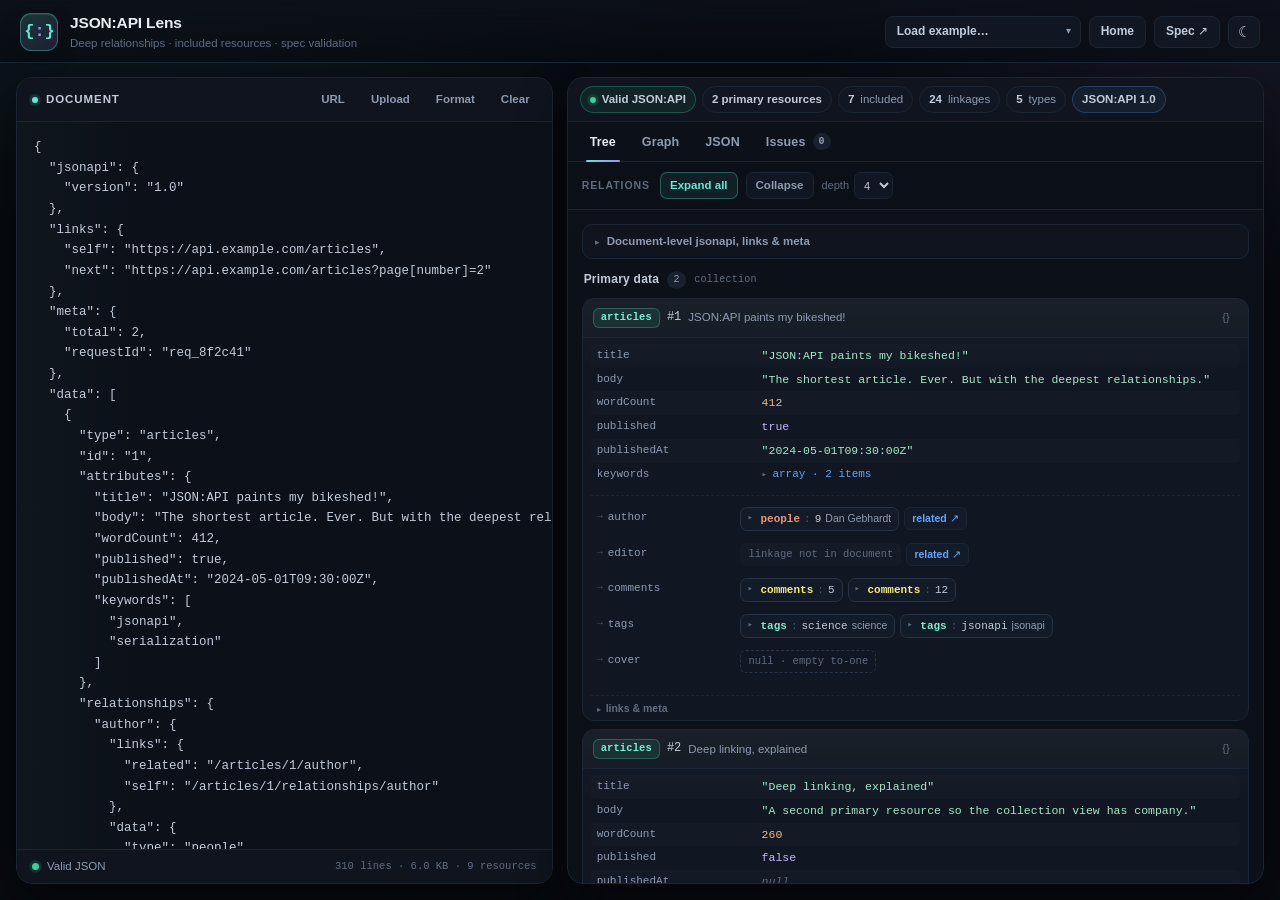
==== commit 83eccbb8: "feat(app): disabled-tab styling, file size pre-check, plain example - Style .tab:disabled and .tool-" ====
--- a/viewer/index.html
+++ b/viewer/index.html
@@ -3,10 +3,10 @@
   <head>
     <meta charset="utf-8" />
     <meta name="viewport" content="width=device-width, initial-scale=1" />
-    <title>JSON:API Viewer — expand relationships and included resources</title>
+    <title>JSON:API Viewer — Expand Relationships &amp; Included Data</title>
     <meta
       name="description"
-      content="Open a JSON:API document and expand relationships and included resources recursively. Validate JSON:API 1.1, copy resolved plain JSON, and explore the relationship graph. Free and browser-based."
+      content="Open a JSON:API document and expand relationships recursively. Validate JSON:API 1.1, copy resolved plain JSON, and explore the graph. Free, no signup."
     />
     <meta name="robots" content="index,follow,max-image-preview:large" />
     <link rel="canonical" href="https://nayanbhut.github.io/jsonapi-lens/viewer/" />
@@ -33,6 +33,32 @@
     <meta name="twitter:image" content="https://nayanbhut.github.io/jsonapi-lens/assets/og-image.png" />
 
     <link rel="stylesheet" href="../styles.css" />
+
+    <script type="application/ld+json">
+      {
+        "@context": "https://schema.org",
+        "@graph": [
+          {
+            "@type": "BreadcrumbList",
+            "itemListElement": [
+              { "@type": "ListItem", "position": 1, "name": "Home", "item": "https://nayanbhut.github.io/jsonapi-lens/" },
+              { "@type": "ListItem", "position": 2, "name": "JSON:API viewer", "item": "https://nayanbhut.github.io/jsonapi-lens/viewer/" }
+            ]
+          },
+          {
+            "@type": "SoftwareApplication",
+            "name": "JSON:API Lens",
+            "url": "https://nayanbhut.github.io/jsonapi-lens/viewer/",
+            "applicationCategory": "DeveloperApplication",
+            "operatingSystem": "Any",
+            "browserRequirements": "Requires JavaScript",
+            "description": "Browser-based JSON:API viewer with recursive relationship expansion, JSON:API 1.1 validation, resolved JSON export, and a relationship graph.",
+            "offers": { "@type": "Offer", "price": "0", "priceCurrency": "USD" },
+            "isAccessibleForFree": true
+          }
+        ]
+      }
+    </script>
   </head>
   <body>
     <header class="topbar">
@@ -51,6 +77,7 @@
             <option value="violations">Spec violations</option>
             <option value="errors">Error document</option>
             <option value="minimal">Minimal resource</option>
+            <option value="plain">Plain JSON (not JSON:API)</option>
           </select>
         </label>
         <a class="icon-btn spec-link" href="../">Home</a>
--- a/styles.css
+++ b/styles.css
@@ -712,6 +712,16 @@
   color: var(--text-soft);
 }
 
+.tab:disabled {
+  color: var(--muted);
+  opacity: 0.4;
+  cursor: not-allowed;
+}
+
+.tab:disabled:hover {
+  color: var(--muted);
+}
+
 .tab.is-active {
   color: var(--text);
 }
@@ -846,6 +856,17 @@
   border-color: var(--border-strong);
   background: var(--surface-2);
   color: var(--text);
+}
+
+.tool-btn:disabled {
+  opacity: 0.5;
+  cursor: not-allowed;
+}
+
+.tool-btn:disabled:hover {
+  border-color: var(--border);
+  background: var(--surface);
+  color: var(--muted);
 }
 
 .tool-btn.primary {
